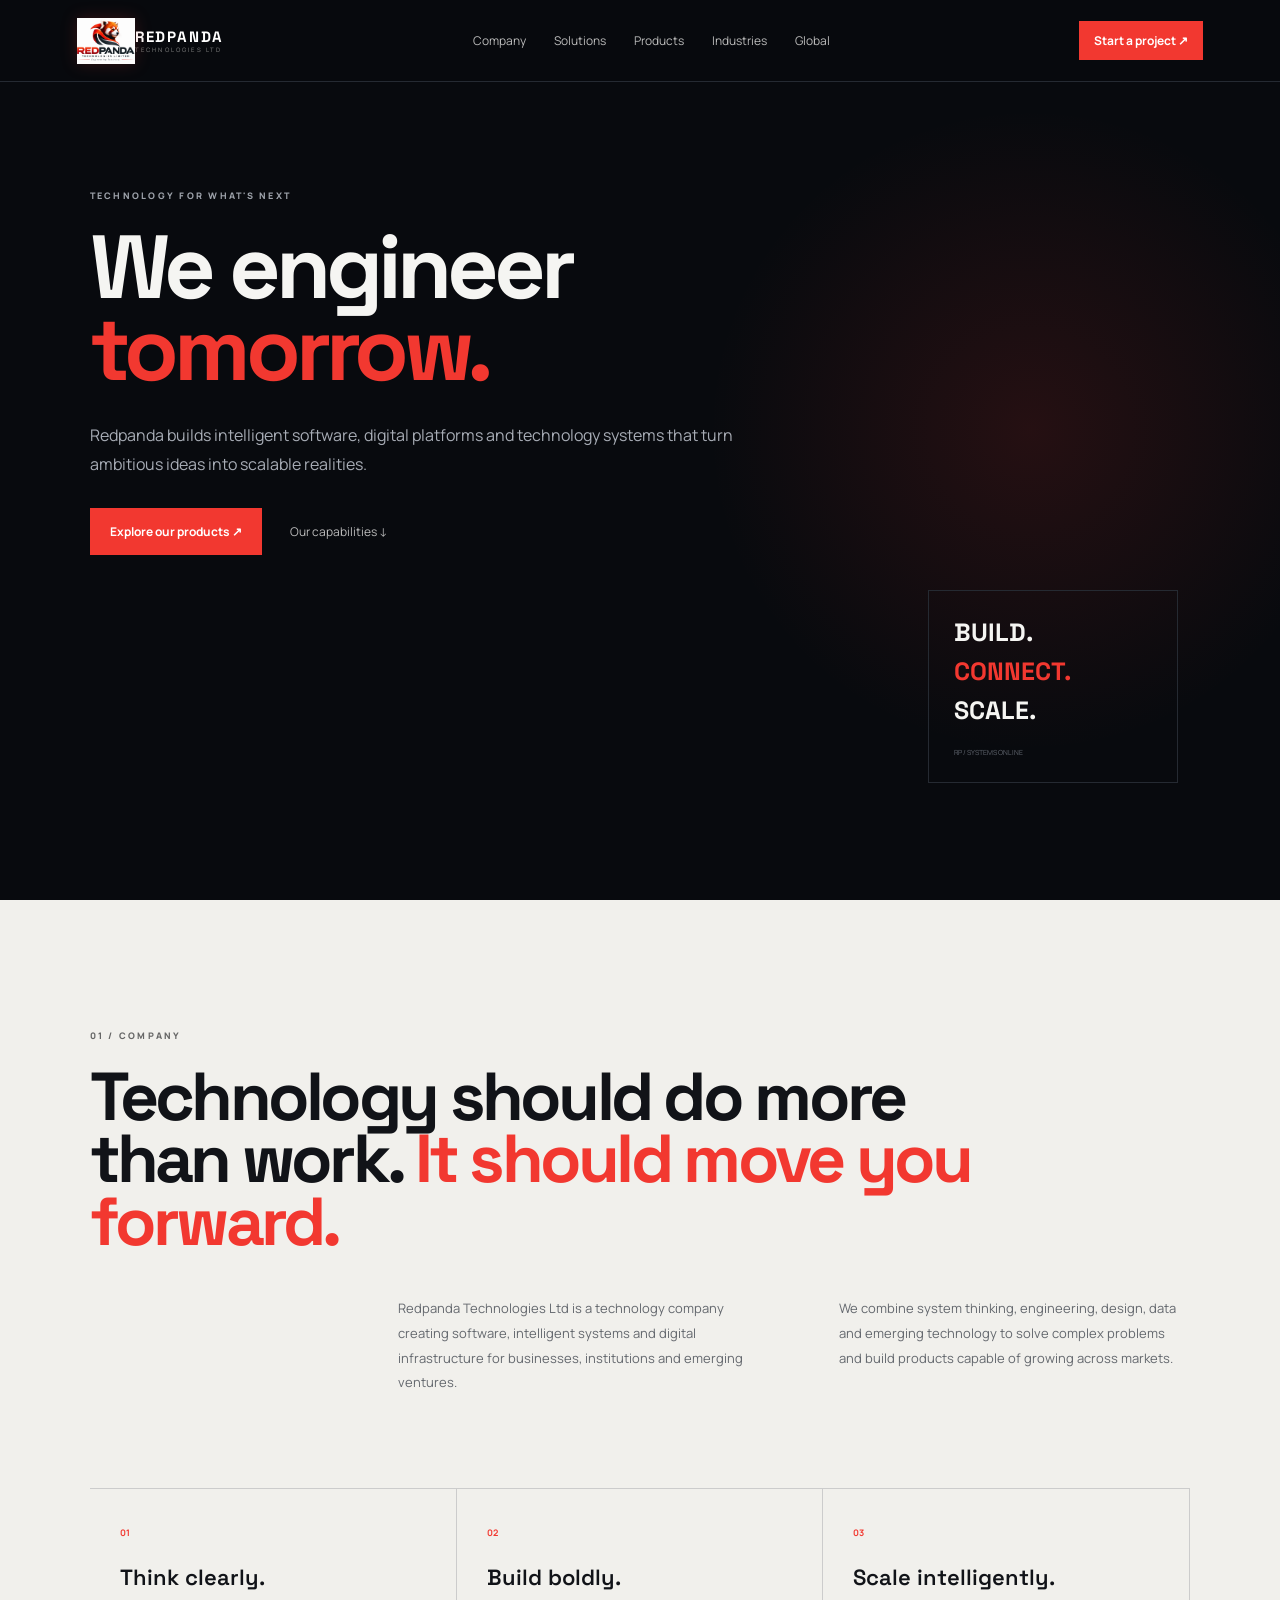
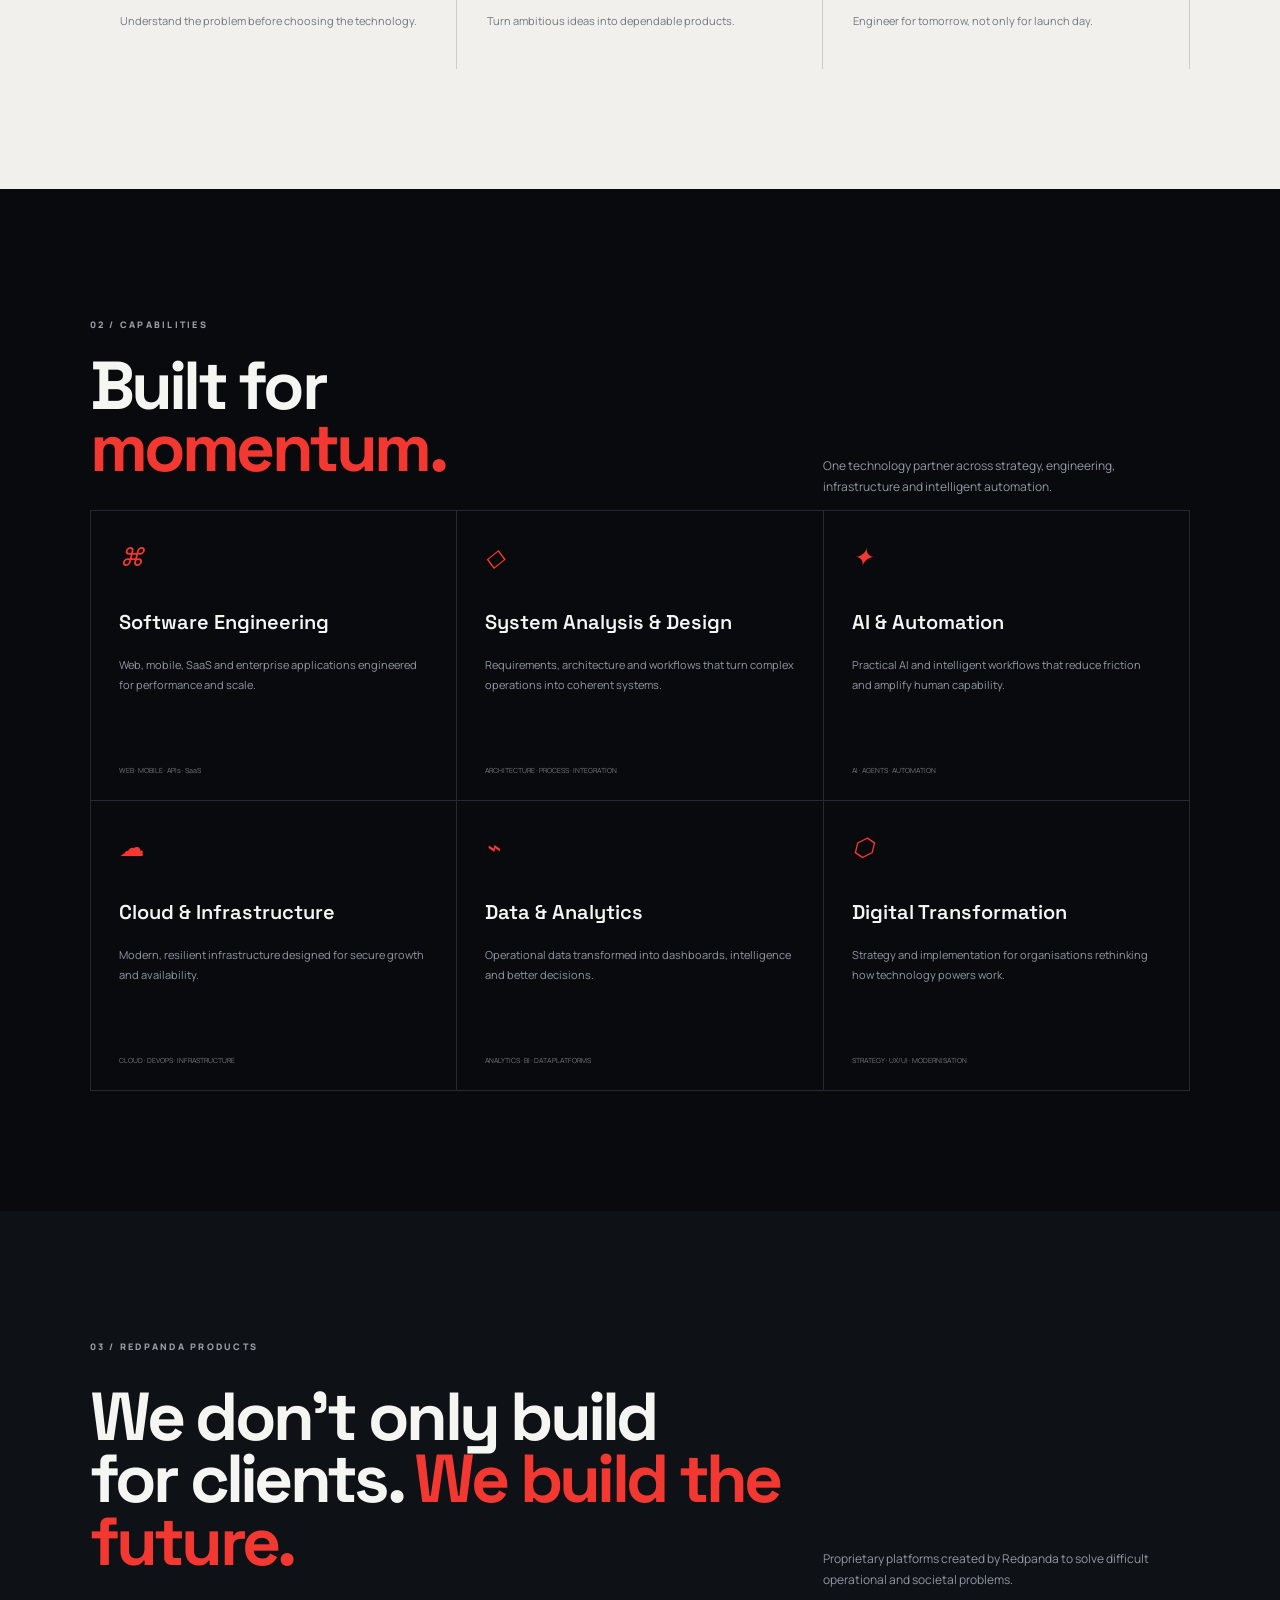
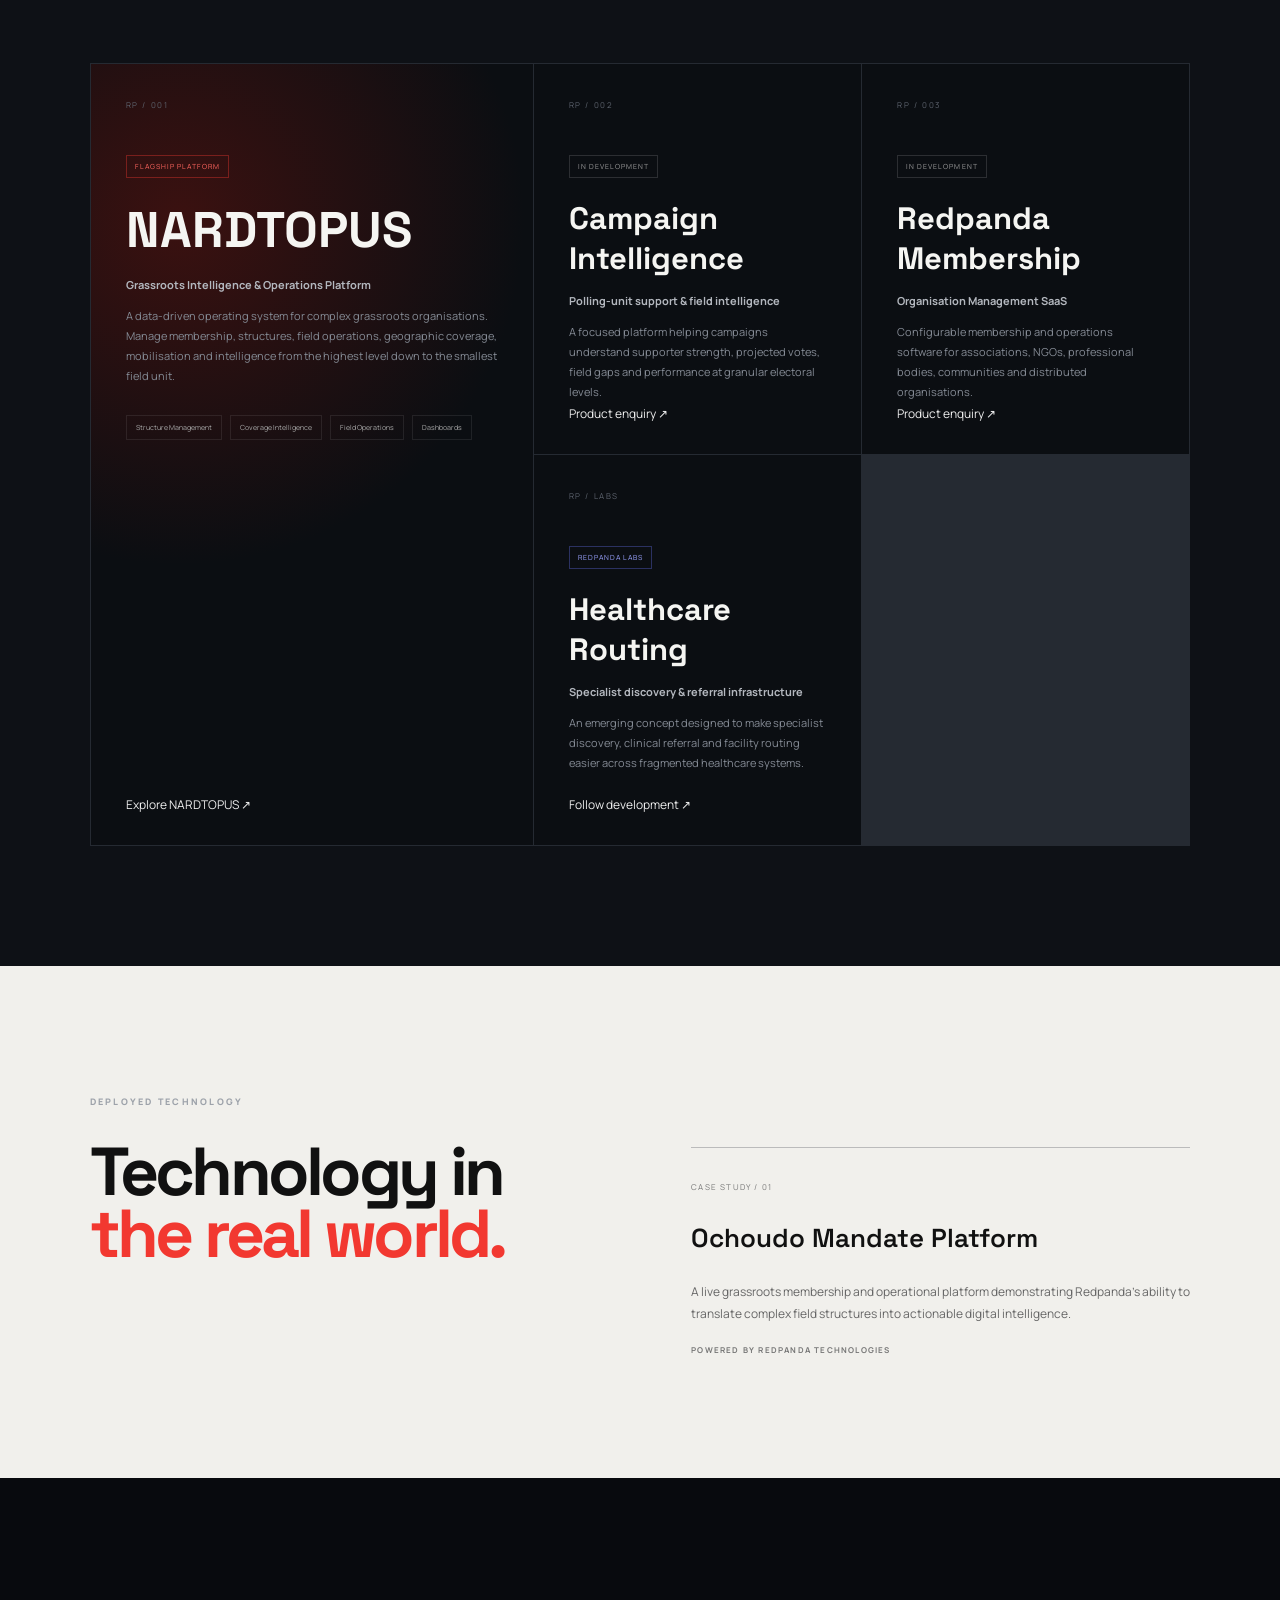
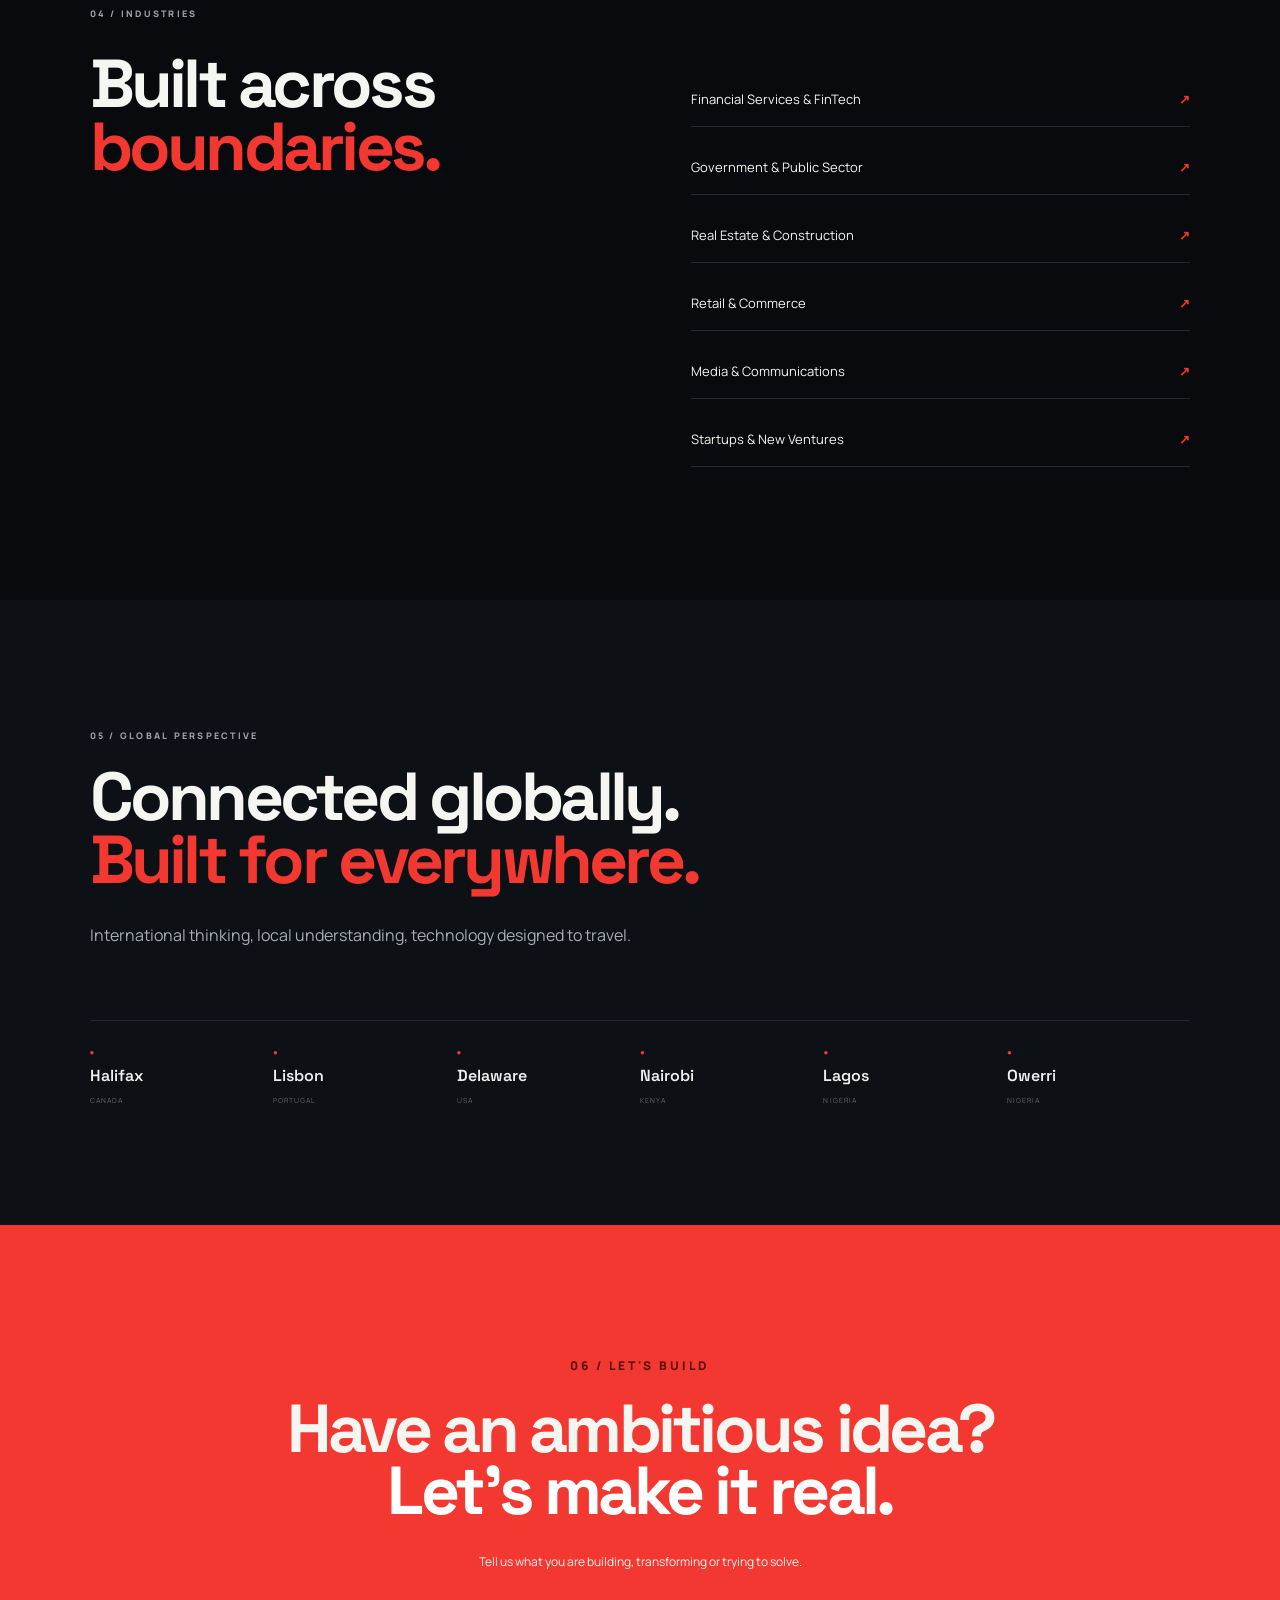
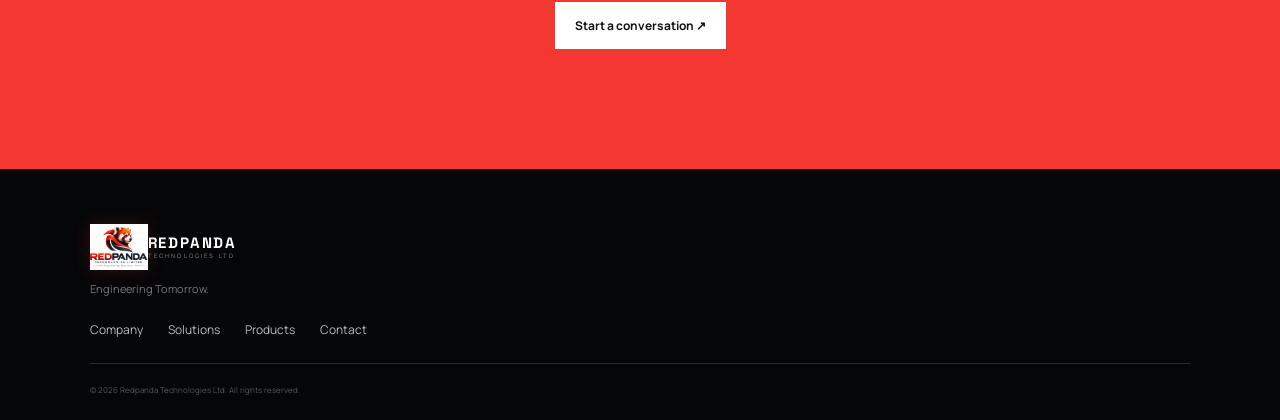
==== home.html @ d7c2916f "Add files via upload" ====
<!doctype html><html lang="en"><head><meta charset="utf-8"><meta name="viewport" content="width=device-width,initial-scale=1"><meta name="description" content="Redpanda Technologies Ltd builds intelligent software, digital platforms and technology systems."><title>Redpanda Technologies Ltd | Engineering Tomorrow</title><link rel="stylesheet" href="styles.css"></head><body>
<header><a class="brand" href="home.html"><img src="assets/redpanda-logo.png" alt="Redpanda"><span>REDPANDA<small>TECHNOLOGIES LTD</small></span></a><nav><a href="#company">Company</a><a href="#solutions">Solutions</a><a href="#products">Products</a><a href="#industries">Industries</a><a href="#global">Global</a></nav><a class="button small" href="#contact">Start a project ↗</a><button class="menu">☰</button></header>
<main>
<section class="hero"><div class="glow"></div><p class="tag">TECHNOLOGY FOR WHAT'S NEXT</p><h1>We engineer<br><em>tomorrow.</em></h1><p class="lead">Redpanda builds intelligent software, digital platforms and technology systems that turn ambitious ideas into scalable realities.</p><div class="actions"><a class="button" href="#products">Explore our products ↗</a><a href="#solutions">Our capabilities ↓</a></div><div class="hero-code"><b>BUILD.</b><b>CONNECT.</b><b>SCALE.</b><span>RP / SYSTEMS ONLINE</span></div></section>
<section class="light" id="company"><p class="tag">01 / COMPANY</p><h2>Technology should do more<br>than work. <em>It should move you forward.</em></h2><div class="twocol"><p>Redpanda Technologies Ltd is a technology company creating software, intelligent systems and digital infrastructure for businesses, institutions and emerging ventures.</p><p>We combine system thinking, engineering, design, data and emerging technology to solve complex problems and build products capable of growing across markets.</p></div><div class="values"><article><b>01</b><h3>Think clearly.</h3><p>Understand the problem before choosing the technology.</p></article><article><b>02</b><h3>Build boldly.</h3><p>Turn ambitious ideas into dependable products.</p></article><article><b>03</b><h3>Scale intelligently.</h3><p>Engineer for tomorrow, not only for launch day.</p></article></div></section>
<section id="solutions"><div class="heading"><div><p class="tag">02 / CAPABILITIES</p><h2>Built for<br><em>momentum.</em></h2></div><p>One technology partner across strategy, engineering, infrastructure and intelligent automation.</p></div><div class="cards"><article><i>⌘</i><h3>Software Engineering</h3><p>Web, mobile, SaaS and enterprise applications engineered for performance and scale.</p><small>WEB · MOBILE · APIs · SaaS</small></article><article><i>◇</i><h3>System Analysis & Design</h3><p>Requirements, architecture and workflows that turn complex operations into coherent systems.</p><small>ARCHITECTURE · PROCESS · INTEGRATION</small></article><article><i>✦</i><h3>AI & Automation</h3><p>Practical AI and intelligent workflows that reduce friction and amplify human capability.</p><small>AI · AGENTS · AUTOMATION</small></article><article><i>☁</i><h3>Cloud & Infrastructure</h3><p>Modern, resilient infrastructure designed for secure growth and availability.</p><small>CLOUD · DEVOPS · INFRASTRUCTURE</small></article><article><i>⌁</i><h3>Data & Analytics</h3><p>Operational data transformed into dashboards, intelligence and better decisions.</p><small>ANALYTICS · BI · DATA PLATFORMS</small></article><article><i>⬡</i><h3>Digital Transformation</h3><p>Strategy and implementation for organisations rethinking how technology powers work.</p><small>STRATEGY · UX/UI · MODERNISATION</small></article></div></section>
<section class="products" id="products"><p class="tag">03 / REDPANDA PRODUCTS</p><div class="heading"><h2>We don't only build<br>for clients. <em>We build the future.</em></h2><p>Proprietary platforms created by Redpanda to solve difficult operational and societal problems.</p></div><div class="product-grid">
<article class="featured"><div class="product-no">RP / 001</div><span class="badge">FLAGSHIP PLATFORM</span><h3>NARDTOPUS</h3><h4>Grassroots Intelligence & Operations Platform</h4><p>A data-driven operating system for complex grassroots organisations. Manage membership, structures, field operations, geographic coverage, mobilisation and intelligence from the highest level down to the smallest field unit.</p><div class="chips"><span>Structure Management</span><span>Coverage Intelligence</span><span>Field Operations</span><span>Dashboards</span></div><a href="#contact">Explore NARDTOPUS ↗</a></article>
<article><div class="product-no">RP / 002</div><span class="badge dev">IN DEVELOPMENT</span><h3>Campaign Intelligence</h3><h4>Polling-unit support & field intelligence</h4><p>A focused platform helping campaigns understand supporter strength, projected votes, field gaps and performance at granular electoral levels.</p><a href="#contact">Product enquiry ↗</a></article>
<article><div class="product-no">RP / 003</div><span class="badge dev">IN DEVELOPMENT</span><h3>Redpanda Membership</h3><h4>Organisation Management SaaS</h4><p>Configurable membership and operations software for associations, NGOs, professional bodies, communities and distributed organisations.</p><a href="#contact">Product enquiry ↗</a></article>
<article><div class="product-no">RP / LABS</div><span class="badge labs">REDPANDA LABS</span><h3>Healthcare Routing</h3><h4>Specialist discovery & referral infrastructure</h4><p>An emerging concept designed to make specialist discovery, clinical referral and facility routing easier across fragmented healthcare systems.</p><a href="#contact">Follow development ↗</a></article></div></section>
<section class="case"><p class="tag">DEPLOYED TECHNOLOGY</p><div><h2>Technology in<br><em>the real world.</em></h2><article><span>CASE STUDY / 01</span><h3>Ochoudo Mandate Platform</h3><p>A live grassroots membership and operational platform demonstrating Redpanda's ability to translate complex field structures into actionable digital intelligence.</p><b>POWERED BY REDPANDA TECHNOLOGIES</b></article></div></section>
<section id="industries"><p class="tag">04 / INDUSTRIES</p><div class="industry"><h2>Built across<br><em>boundaries.</em></h2><div><p>Financial Services & FinTech <b>↗</b></p><p>Government & Public Sector <b>↗</b></p><p>Real Estate & Construction <b>↗</b></p><p>Retail & Commerce <b>↗</b></p><p>Media & Communications <b>↗</b></p><p>Startups & New Ventures <b>↗</b></p></div></div></section>
<section class="global" id="global"><p class="tag">05 / GLOBAL PERSPECTIVE</p><h2>Connected globally.<br><em>Built for everywhere.</em></h2><p class="lead">International thinking, local understanding, technology designed to travel.</p><div class="locations"><span>● <b>Halifax</b><small>CANADA</small></span><span>● <b>Lisbon</b><small>PORTUGAL</small></span><span>● <b>Delaware</b><small>USA</small></span><span>● <b>Nairobi</b><small>KENYA</small></span><span>● <b>Lagos</b><small>NIGERIA</small></span><span>● <b>Owerri</b><small>NIGERIA</small></span></div></section>
<section class="contact" id="contact"><p class="tag">06 / LET'S BUILD</p><h2>Have an ambitious idea?<br><em>Let's make it real.</em></h2><p>Tell us what you are building, transforming or trying to solve.</p><a class="button white" href="mailto:hello@redpandatechnologies.com">Start a conversation ↗</a></section></main>
<footer><div class="brand"><img src="assets/redpanda-logo.png"><span>REDPANDA<small>TECHNOLOGIES LTD</small></span></div><p>Engineering Tomorrow.</p><div><a href="#company">Company</a><a href="#solutions">Solutions</a><a href="#products">Products</a><a href="#contact">Contact</a></div><small>© <span id="year"></span> Redpanda Technologies Ltd. All rights reserved.</small></footer><script src="script.js"></script></body></html>
---- styles.css ----
@import url("https://fonts.googleapis.com/css2?family=Manrope:wght@400;500;600;700;800&family=Space+Grotesk:wght@500;600;700&display=swap");*{box-sizing:border-box}html{scroll-behavior:smooth}body{margin:0;background:#080a0e;color:#f5f5f2;font-family:Manrope,Arial;overflow-x:hidden}:root{--red:#f23830;--muted:#9298a3;--line:#252a32}header{height:82px;padding:0 6vw;display:flex;align-items:center;justify-content:space-between;position:fixed;z-index:20;width:100%;background:#080a0ee8;backdrop-filter:blur(14px);border-bottom:1px solid var(--line)}.brand{display:flex;align-items:center;text-decoration:none;color:white}.brand img{width:58px;height:46px;object-fit:cover;object-position:top;filter:drop-shadow(0 0 8px #f2383030)}.brand span{font:700 15px "Space Grotesk";letter-spacing:.12em}.brand small{display:block;color:#888;font:6px Manrope;letter-spacing:.36em}.brand+nav{display:flex;gap:28px}a{color:#bbb;text-decoration:none;font-size:12px}.button{display:inline-block;background:var(--red);color:white;padding:15px 20px;font-weight:700}.button.small{padding:11px 15px}.menu{display:none}.hero,section{padding:120px 7vw}.hero{min-height:100vh;padding-top:180px;position:relative;overflow:hidden}.glow{position:absolute;width:700px;height:700px;background:radial-gradient(circle,#f2383020,transparent 65%);right:-100px;top:80px}.tag{font-size:9px;letter-spacing:.25em;color:#9da2aa;font-weight:800}.hero h1,h2{font:700 clamp(50px,7vw,105px)/.92 "Space Grotesk";letter-spacing:-.055em;margin:24px 0 30px}.hero h1 em,h2 em{color:var(--red);font-style:normal}.lead{max-width:650px;color:#a7acb5;line-height:1.8}.actions{display:flex;gap:28px;align-items:center;margin-top:30px}.hero-code{position:absolute;right:8vw;bottom:13%;border:1px solid var(--line);padding:25px;display:grid;gap:7px;min-width:250px}.hero-code b{font:700 25px "Space Grotesk"}.hero-code b:nth-child(2){color:var(--red)}.hero-code span{font-size:7px;color:#60656e;margin-top:15px}.light{background:#f1f0ec;color:#111318}.light .tag{color:#666}.light h2,.heading h2,.industry h2,.global h2,.contact h2,.case h2{font-size:clamp(40px,5.3vw,75px)}.twocol{display:grid;grid-template-columns:1fr 1fr;gap:7vw;margin-left:28%;color:#64686e;line-height:1.9;font-size:13px}.values{display:grid;grid-template-columns:repeat(3,1fr);margin-top:80px;border-top:1px solid #ccc}.values article{padding:30px;border-right:1px solid #ccc}.values b{color:var(--red);font-size:9px}.values h3{font:600 22px "Space Grotesk"}.values p{font-size:11px;color:#74787e}.heading{display:grid;grid-template-columns:2fr 1fr;align-items:end}.heading>p{color:var(--muted);font-size:12px;line-height:1.8}.cards{display:grid;grid-template-columns:repeat(3,1fr);border-top:1px solid var(--line);border-left:1px solid var(--line)}.cards article{min-height:290px;padding:28px;border-right:1px solid var(--line);border-bottom:1px solid var(--line);position:relative}.cards i{color:var(--red);font-size:25px}.cards h3{font:600 20px "Space Grotesk";margin-top:35px}.cards p{font-size:11px;color:var(--muted);line-height:1.8}.cards small{position:absolute;bottom:25px;font-size:7px;color:#777}.products{background:#0e1116}.product-grid{display:grid;grid-template-columns:1.35fr 1fr 1fr;gap:1px;background:var(--line);margin-top:60px;border:1px solid var(--line)}.product-grid article{background:#0b0e12;padding:35px;min-height:390px;position:relative}.product-grid .featured{grid-row:span 2;min-height:780px;background:radial-gradient(circle at 20% 20%,#3b1110,#0b0e12 48%)}.product-no{font-size:8px;color:#5f6570;letter-spacing:.2em}.badge{display:inline-block;margin-top:45px;border:1px solid #f2383060;color:#ff665f;padding:6px 8px;font-size:7px;letter-spacing:.15em}.badge.dev{border-color:#ffffff22;color:#999}.badge.labs{border-color:#6c7aff55;color:#9aa3ff}.product-grid h3{font:700 31px "Space Grotesk";margin:20px 0 5px}.featured h3{font-size:50px}.product-grid h4{font-size:11px;color:#b3b7be}.product-grid p{font-size:11px;line-height:1.8;color:#858b95}.product-grid a{position:absolute;bottom:32px;color:#eee}.chips{display:flex;flex-wrap:wrap;gap:8px;margin-top:30px}.chips span{border:1px solid #ffffff15;padding:7px 9px;font-size:7px;color:#aaa}.case{background:#f1f0ec;color:#111}.case>div{display:grid;grid-template-columns:1fr 1fr;gap:8vw}.case article{margin-top:30px;border-top:1px solid #bbb;padding-top:25px}.case article span,.case article b{font-size:8px;letter-spacing:.15em;color:#777}.case article h3{font:600 26px "Space Grotesk"}.case article p{font-size:12px;line-height:1.8;color:#666}.industry{display:grid;grid-template-columns:1fr 1fr;gap:8vw}.industry div{padding-top:30px}.industry div p{border-bottom:1px solid var(--line);padding:18px 0;font-size:13px}.industry b{float:right;color:var(--red)}.global{background:#0d1015}.locations{display:grid;grid-template-columns:repeat(6,1fr);margin-top:70px;border-top:1px solid var(--line);padding-top:25px}.locations span{color:var(--red);font-size:8px}.locations b{display:block;color:#eee;font:600 16px "Space Grotesk";margin:8px 0}.locations small{color:#666;font-size:7px;letter-spacing:.15em}.contact{text-align:center;background:var(--red)}.contact .tag{color:#57110e}.contact h2 em{color:white}.contact p{font-size:12px}.white{background:white;color:#111;margin-top:20px}footer{padding:55px 7vw 25px;background:#050608}footer p{font-size:11px;color:#777}footer>div:nth-of-type(2){display:flex;gap:25px;margin:25px 0}footer>small{display:block;border-top:1px solid var(--line);padding-top:20px;color:#555;font-size:8px}@media(max-width:900px){header nav,header>.button{display:none}.menu{display:block;background:none;border:0;color:white;font-size:22px}.heading,.industry,.case>div{grid-template-columns:1fr}.cards{grid-template-columns:1fr 1fr}.product-grid{grid-template-columns:1fr 1fr}.product-grid .featured{grid-column:span 2;grid-row:auto;min-height:550px}.locations{grid-template-columns:repeat(3,1fr)}}@media(max-width:600px){.hero,section{padding:90px 6vw}.hero{padding-top:145px}.hero-code{position:relative;right:auto;bottom:auto;margin-top:60px}.twocol{grid-template-columns:1fr;margin-left:0}.values,.cards,.product-grid{grid-template-columns:1fr}.product-grid .featured{grid-column:auto}.product-grid article,.product-grid .featured{min-height:430px}.locations{grid-template-columns:repeat(2,1fr)}.actions{align-items:flex-start;flex-direction:column}}
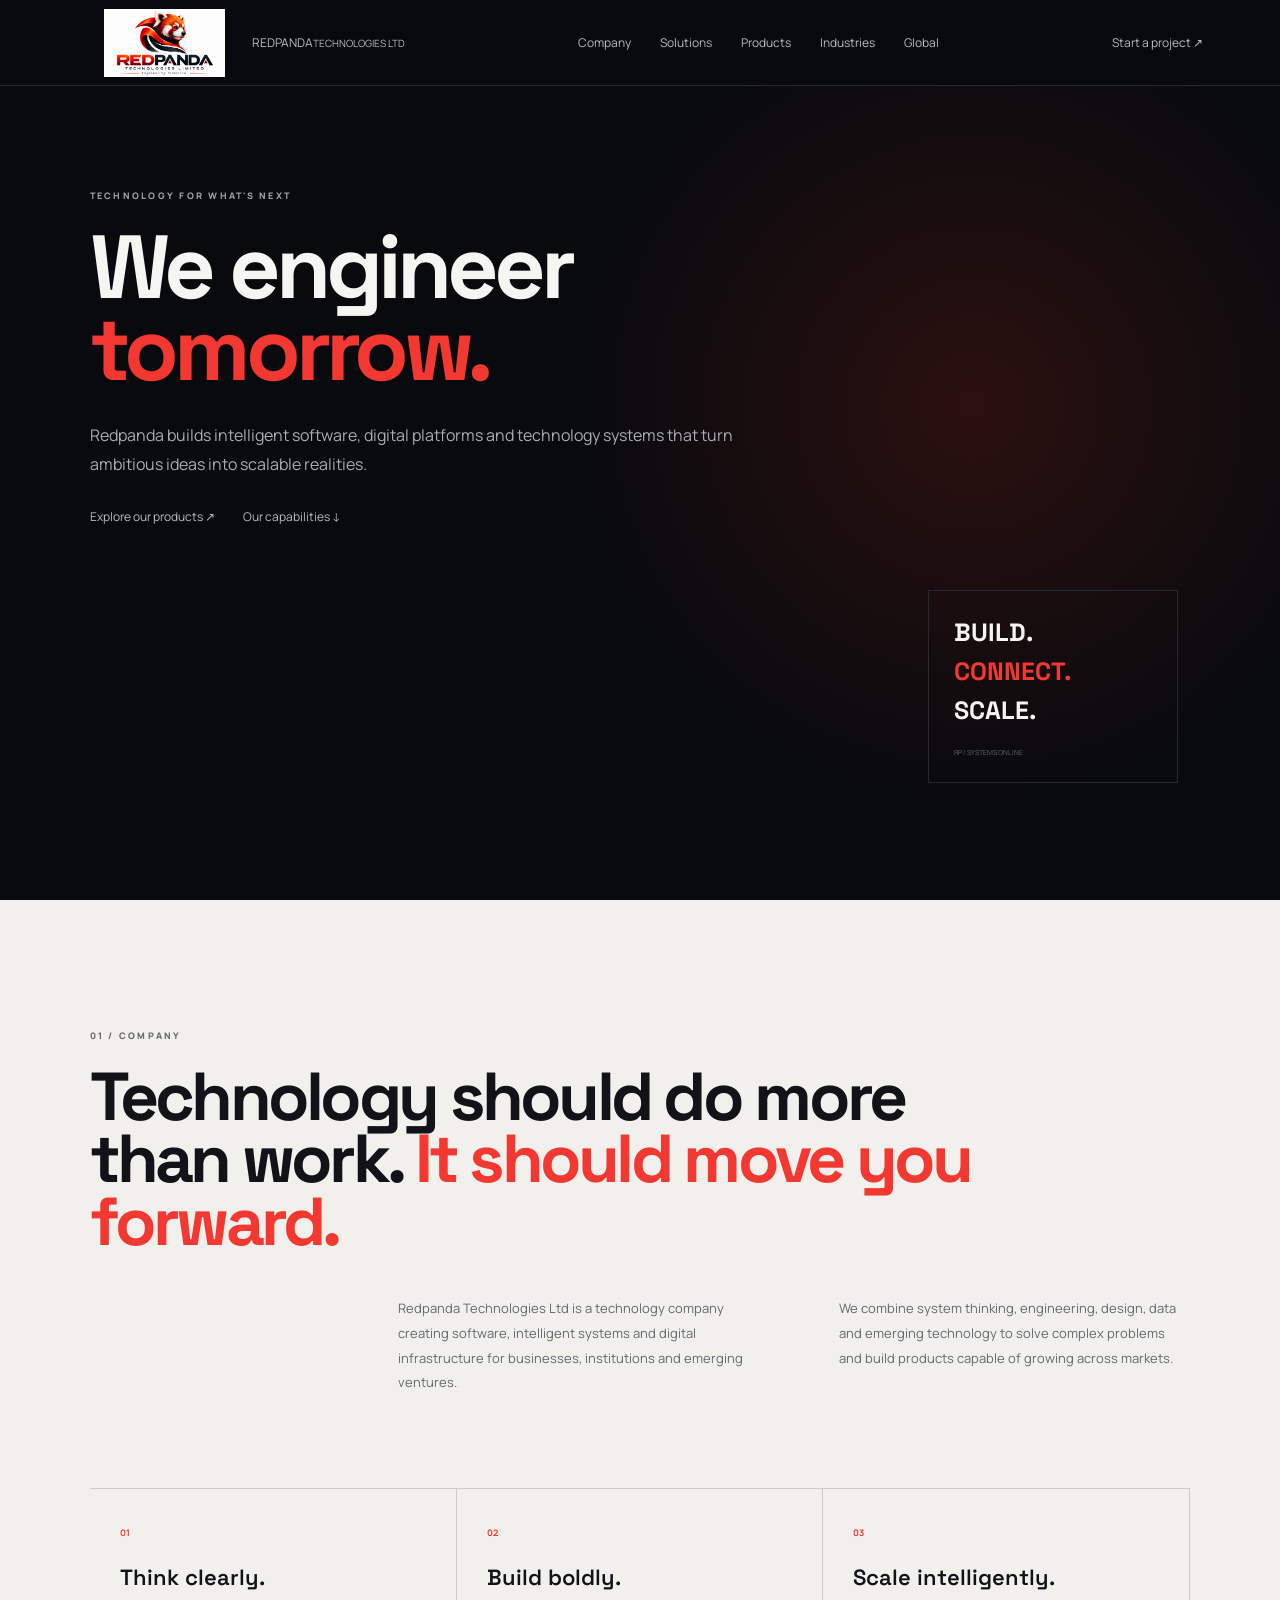
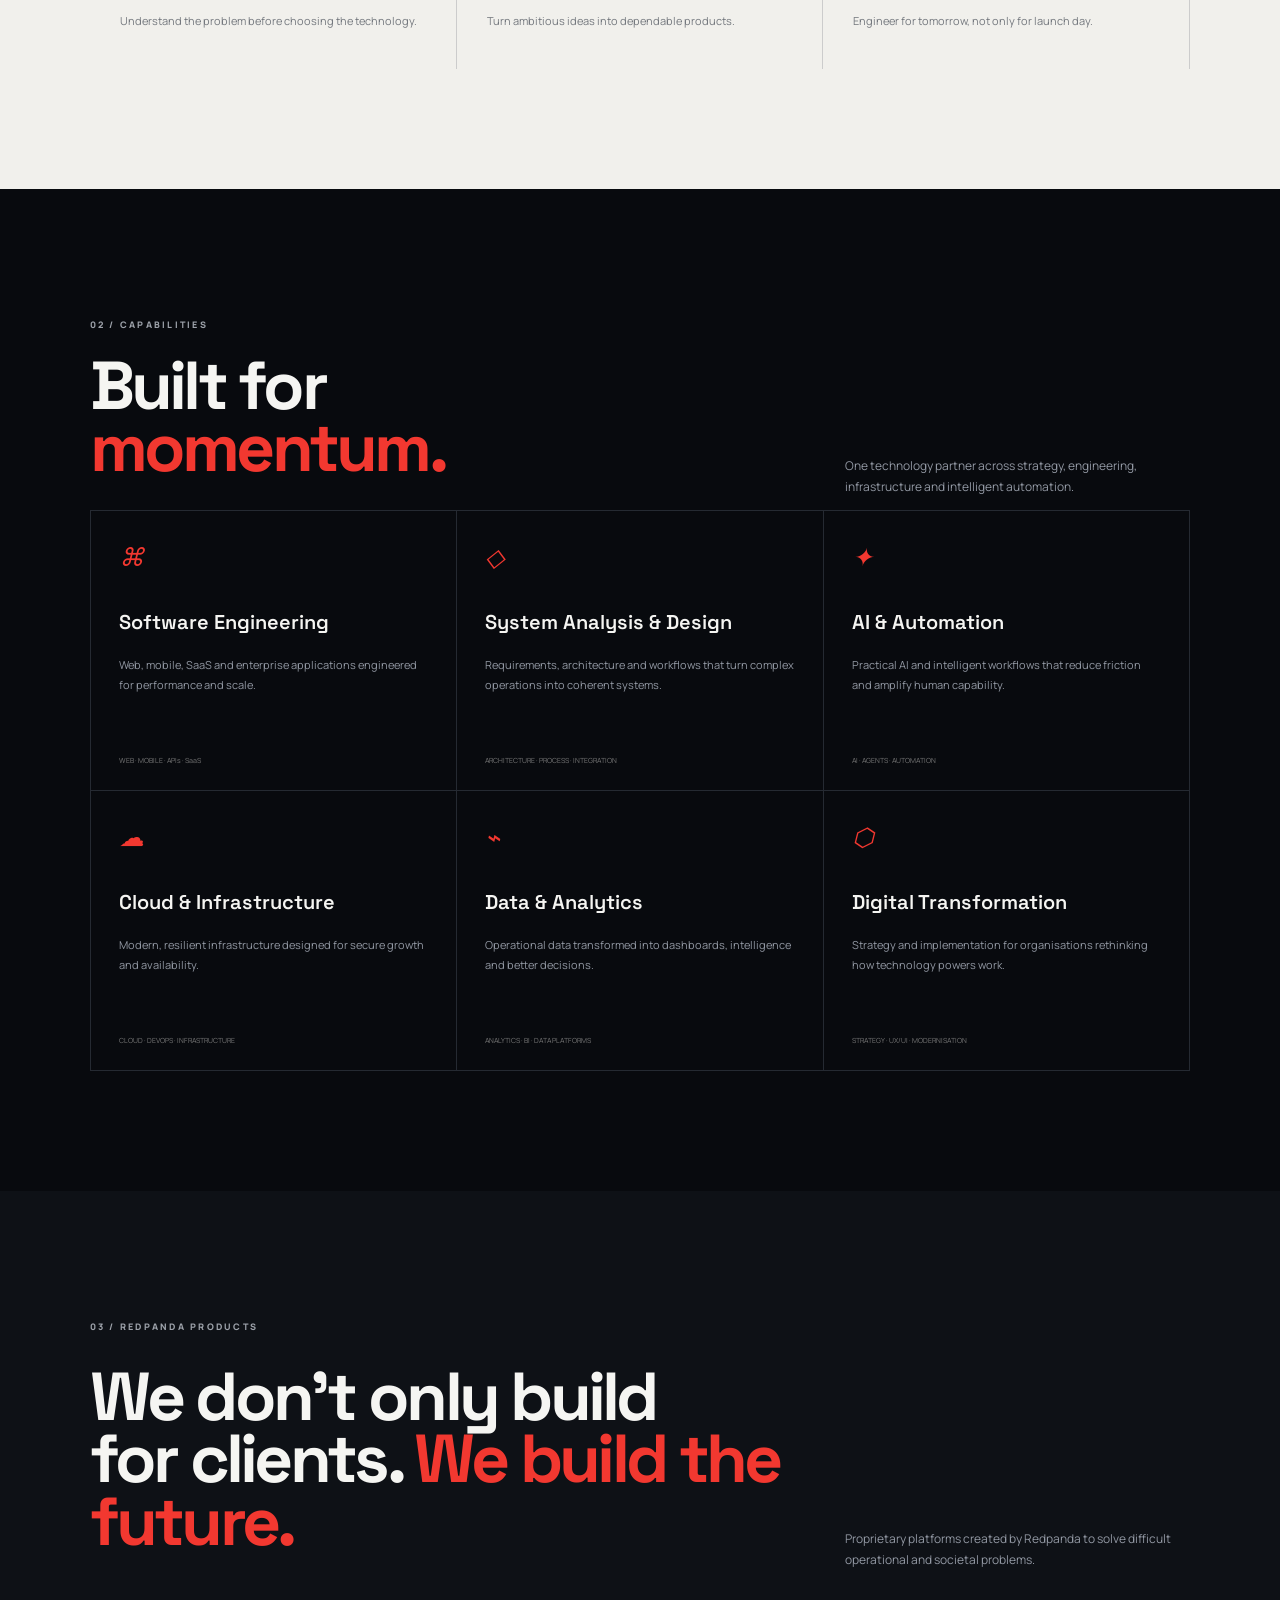
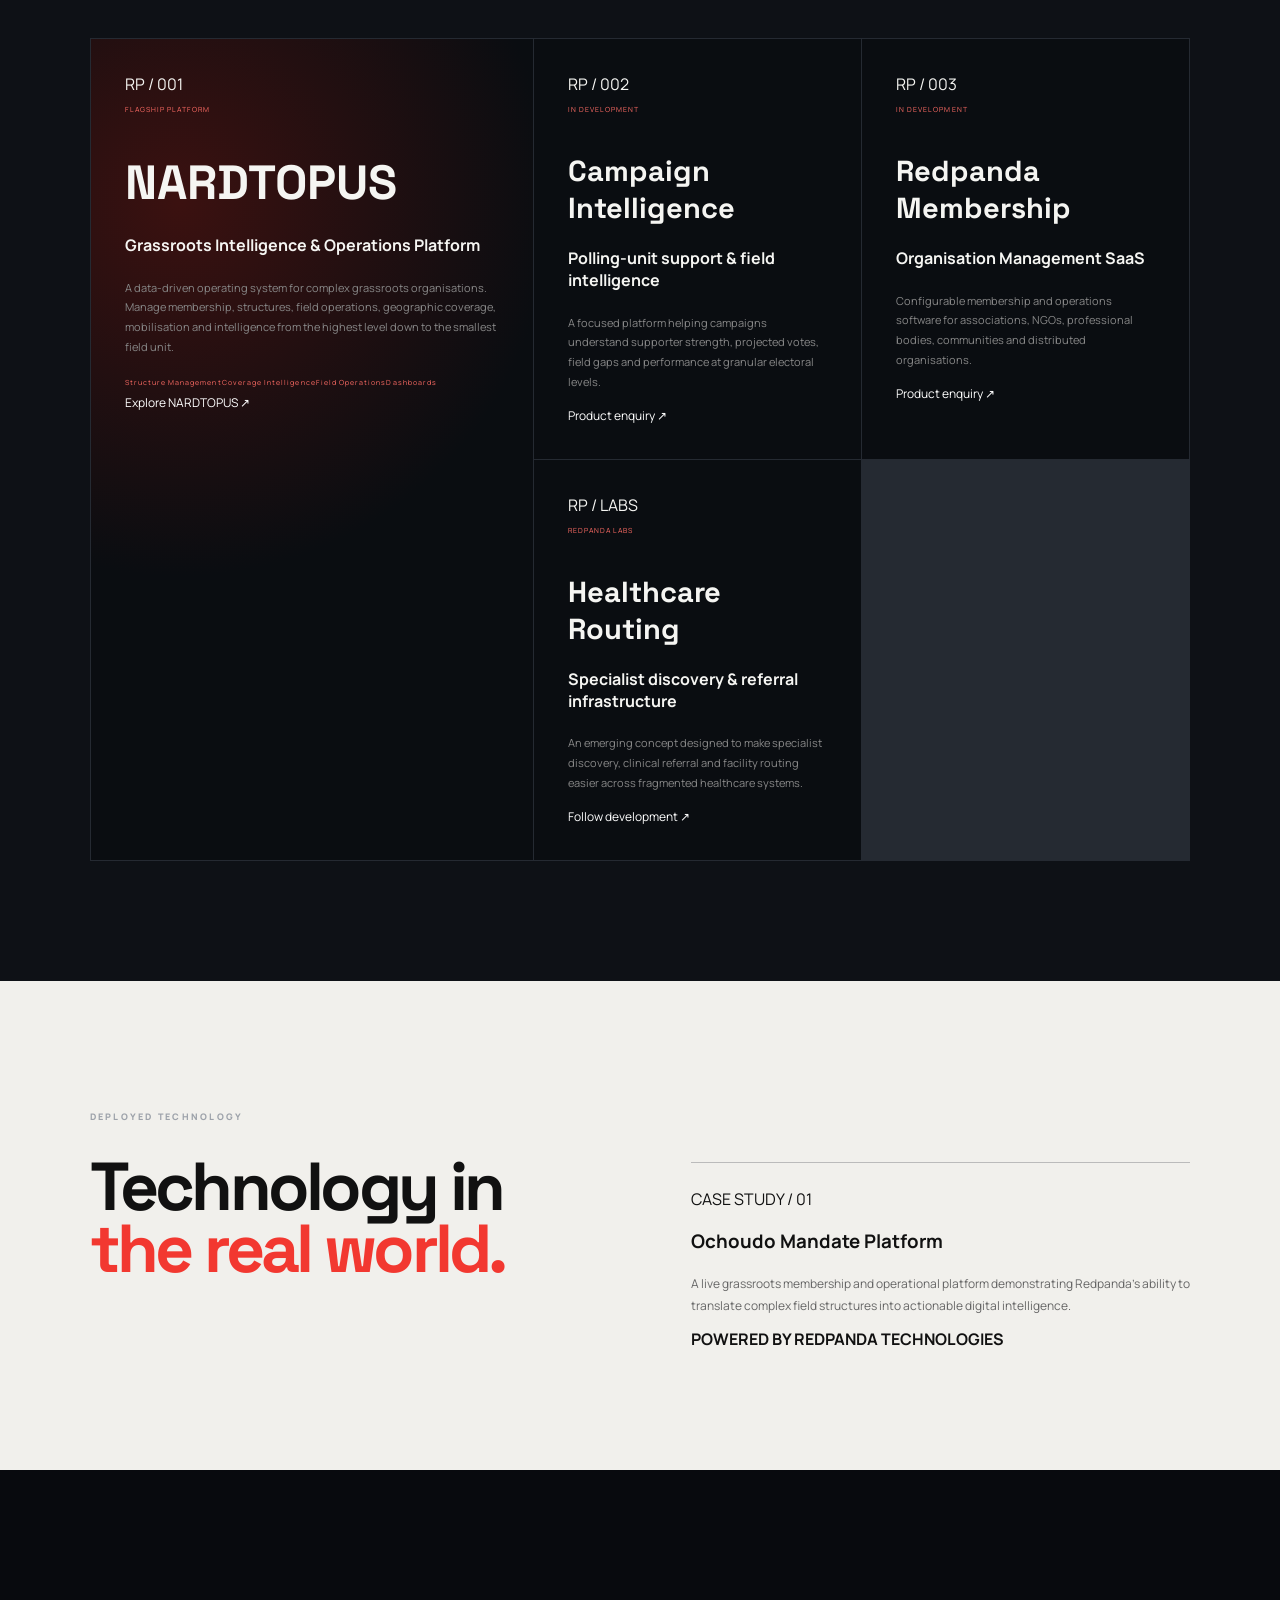
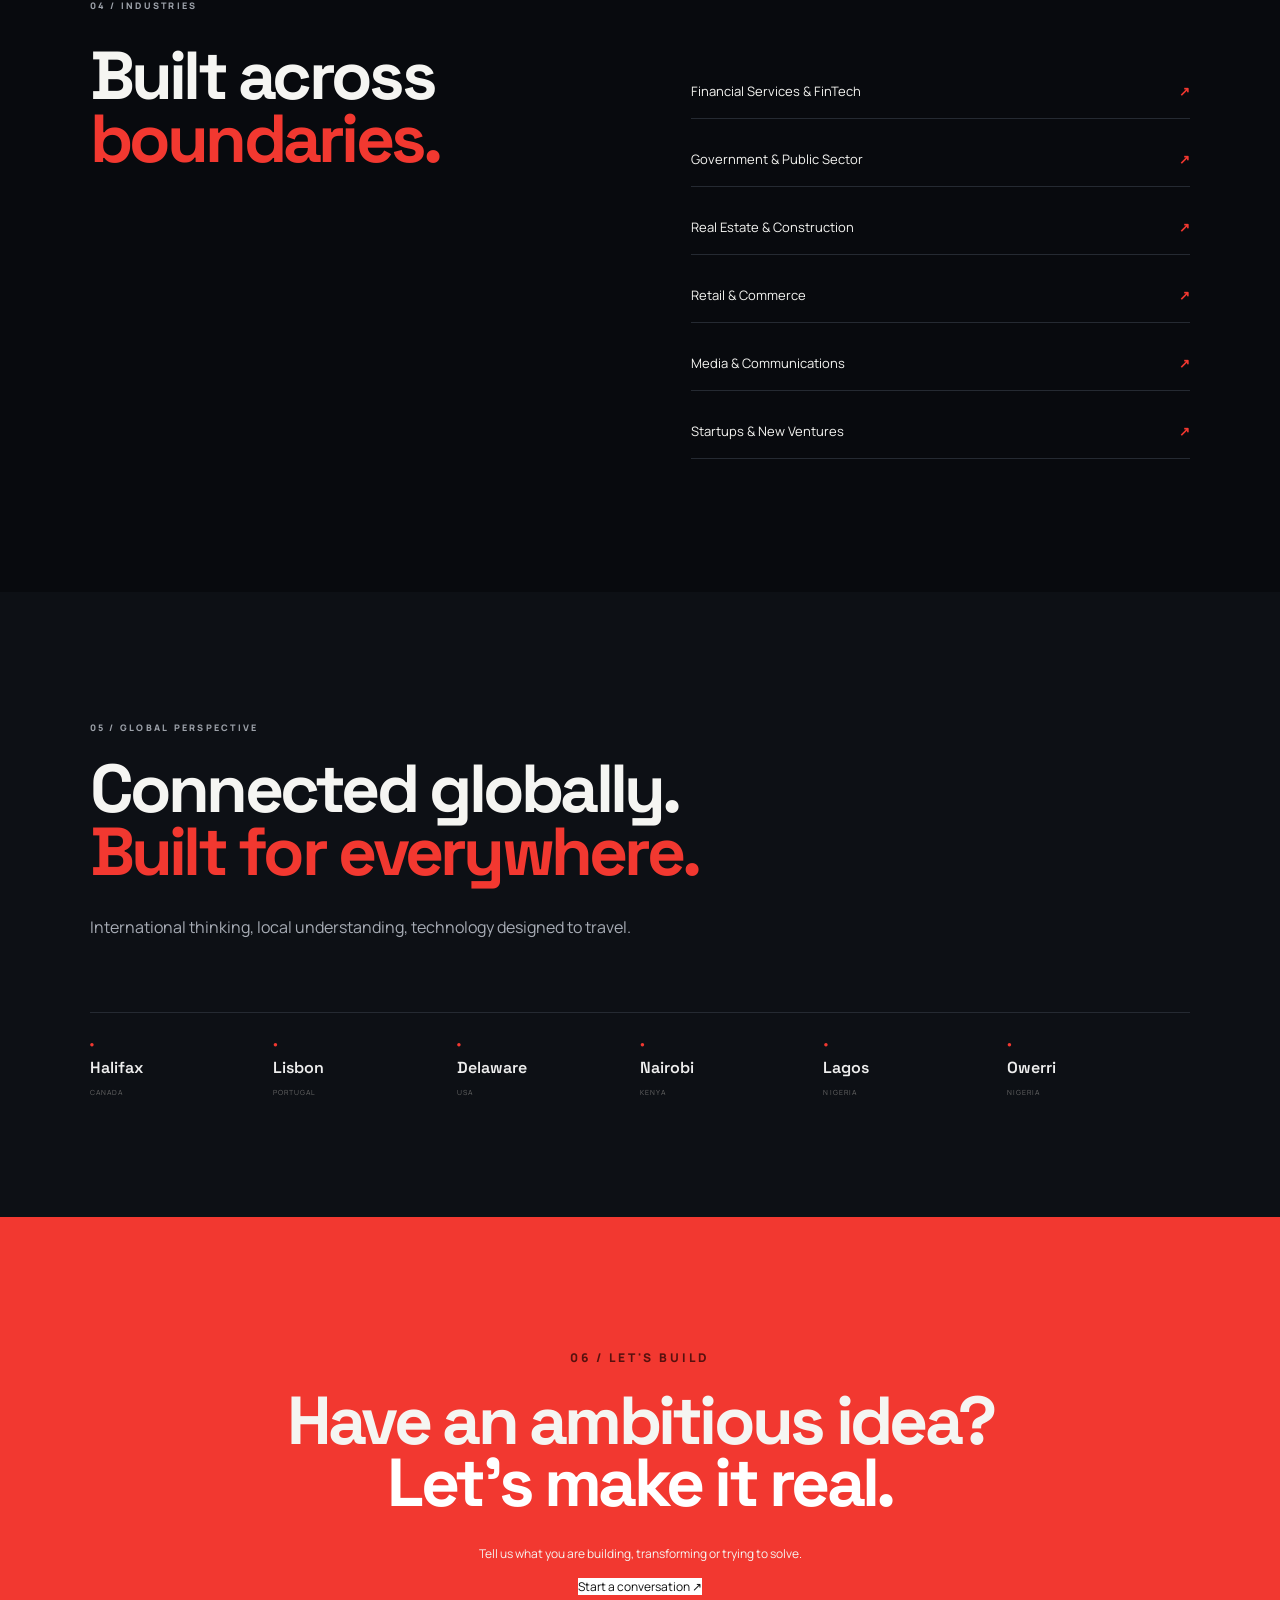
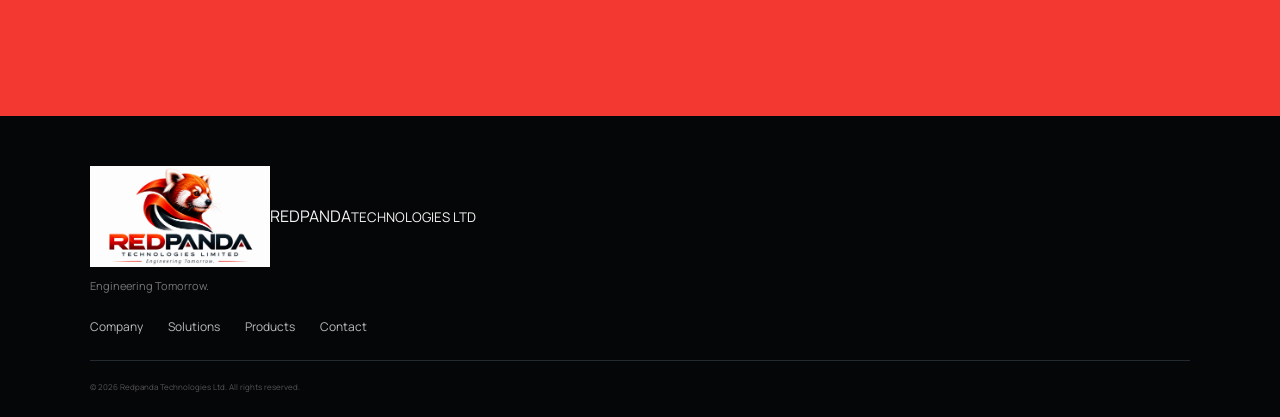
==== commit 55967cee: "Add files via upload" ====
--- a/home.html
+++ b/home.html
@@ -1,4 +1,4 @@
-<!doctype html><html lang="en"><head><meta charset="utf-8"><meta name="viewport" content="width=device-width,initial-scale=1"><meta name="description" content="Redpanda Technologies Ltd builds intelligent software, digital platforms and technology systems."><title>Redpanda Technologies Ltd | Engineering Tomorrow</title><link rel="stylesheet" href="styles.css"></head><body>
+<!doctype html><html lang="en"><head><meta charset="utf-8"><meta name="viewport" content="width=device-width,initial-scale=1"><meta name="description" content="Redpanda Technologies Ltd builds intelligent software, digital platforms and technology systems."><title>Redpanda Technologies Ltd | Engineering Tomorrow</title><link rel="stylesheet" href="styles.css"><link rel="icon" href="assets/favicon.ico"><link rel="apple-touch-icon" href="assets/apple-touch-icon.png"></head><body>
 <header><a class="brand" href="home.html"><img src="assets/redpanda-logo.png" alt="Redpanda"><span>REDPANDA<small>TECHNOLOGIES LTD</small></span></a><nav><a href="#company">Company</a><a href="#solutions">Solutions</a><a href="#products">Products</a><a href="#industries">Industries</a><a href="#global">Global</a></nav><a class="button small" href="#contact">Start a project ↗</a><button class="menu">☰</button></header>
 <main>
 <section class="hero"><div class="glow"></div><p class="tag">TECHNOLOGY FOR WHAT'S NEXT</p><h1>We engineer<br><em>tomorrow.</em></h1><p class="lead">Redpanda builds intelligent software, digital platforms and technology systems that turn ambitious ideas into scalable realities.</p><div class="actions"><a class="button" href="#products">Explore our products ↗</a><a href="#solutions">Our capabilities ↓</a></div><div class="hero-code"><b>BUILD.</b><b>CONNECT.</b><b>SCALE.</b><span>RP / SYSTEMS ONLINE</span></div></section>
--- a/styles.css
+++ b/styles.css
@@ -1 +1,15 @@
-@import url("https://fonts.googleapis.com/css2?family=Manrope:wght@400;500;600;700;800&family=Space+Grotesk:wght@500;600;700&display=swap");*{box-sizing:border-box}html{scroll-behavior:smooth}body{margin:0;background:#080a0e;color:#f5f5f2;font-family:Manrope,Arial;overflow-x:hidden}:root{--red:#f23830;--muted:#9298a3;--line:#252a32}header{height:82px;padding:0 6vw;display:flex;align-items:center;justify-content:space-between;position:fixed;z-index:20;width:100%;background:#080a0ee8;backdrop-filter:blur(14px);border-bottom:1px solid var(--line)}.brand{display:flex;align-items:center;text-decoration:none;color:white}.brand img{width:58px;height:46px;object-fit:cover;object-position:top;filter:drop-shadow(0 0 8px #f2383030)}.brand span{font:700 15px "Space Grotesk";letter-spacing:.12em}.brand small{display:block;color:#888;font:6px Manrope;letter-spacing:.36em}.brand+nav{display:flex;gap:28px}a{color:#bbb;text-decoration:none;font-size:12px}.button{display:inline-block;background:var(--red);color:white;padding:15px 20px;font-weight:700}.button.small{padding:11px 15px}.menu{display:none}.hero,section{padding:120px 7vw}.hero{min-height:100vh;padding-top:180px;position:relative;overflow:hidden}.glow{position:absolute;width:700px;height:700px;background:radial-gradient(circle,#f2383020,transparent 65%);right:-100px;top:80px}.tag{font-size:9px;letter-spacing:.25em;color:#9da2aa;font-weight:800}.hero h1,h2{font:700 clamp(50px,7vw,105px)/.92 "Space Grotesk";letter-spacing:-.055em;margin:24px 0 30px}.hero h1 em,h2 em{color:var(--red);font-style:normal}.lead{max-width:650px;color:#a7acb5;line-height:1.8}.actions{display:flex;gap:28px;align-items:center;margin-top:30px}.hero-code{position:absolute;right:8vw;bottom:13%;border:1px solid var(--line);padding:25px;display:grid;gap:7px;min-width:250px}.hero-code b{font:700 25px "Space Grotesk"}.hero-code b:nth-child(2){color:var(--red)}.hero-code span{font-size:7px;color:#60656e;margin-top:15px}.light{background:#f1f0ec;color:#111318}.light .tag{color:#666}.light h2,.heading h2,.industry h2,.global h2,.contact h2,.case h2{font-size:clamp(40px,5.3vw,75px)}.twocol{display:grid;grid-template-columns:1fr 1fr;gap:7vw;margin-left:28%;color:#64686e;line-height:1.9;font-size:13px}.values{display:grid;grid-template-columns:repeat(3,1fr);margin-top:80px;border-top:1px solid #ccc}.values article{padding:30px;border-right:1px solid #ccc}.values b{color:var(--red);font-size:9px}.values h3{font:600 22px "Space Grotesk"}.values p{font-size:11px;color:#74787e}.heading{display:grid;grid-template-columns:2fr 1fr;align-items:end}.heading>p{color:var(--muted);font-size:12px;line-height:1.8}.cards{display:grid;grid-template-columns:repeat(3,1fr);border-top:1px solid var(--line);border-left:1px solid var(--line)}.cards article{min-height:290px;padding:28px;border-right:1px solid var(--line);border-bottom:1px solid var(--line);position:relative}.cards i{color:var(--red);font-size:25px}.cards h3{font:600 20px "Space Grotesk";margin-top:35px}.cards p{font-size:11px;color:var(--muted);line-height:1.8}.cards small{position:absolute;bottom:25px;font-size:7px;color:#777}.products{background:#0e1116}.product-grid{display:grid;grid-template-columns:1.35fr 1fr 1fr;gap:1px;background:var(--line);margin-top:60px;border:1px solid var(--line)}.product-grid article{background:#0b0e12;padding:35px;min-height:390px;position:relative}.product-grid .featured{grid-row:span 2;min-height:780px;background:radial-gradient(circle at 20% 20%,#3b1110,#0b0e12 48%)}.product-no{font-size:8px;color:#5f6570;letter-spacing:.2em}.badge{display:inline-block;margin-top:45px;border:1px solid #f2383060;color:#ff665f;padding:6px 8px;font-size:7px;letter-spacing:.15em}.badge.dev{border-color:#ffffff22;color:#999}.badge.labs{border-color:#6c7aff55;color:#9aa3ff}.product-grid h3{font:700 31px "Space Grotesk";margin:20px 0 5px}.featured h3{font-size:50px}.product-grid h4{font-size:11px;color:#b3b7be}.product-grid p{font-size:11px;line-height:1.8;color:#858b95}.product-grid a{position:absolute;bottom:32px;color:#eee}.chips{display:flex;flex-wrap:wrap;gap:8px;margin-top:30px}.chips span{border:1px solid #ffffff15;padding:7px 9px;font-size:7px;color:#aaa}.case{background:#f1f0ec;color:#111}.case>div{display:grid;grid-template-columns:1fr 1fr;gap:8vw}.case article{margin-top:30px;border-top:1px solid #bbb;padding-top:25px}.case article span,.case article b{font-size:8px;letter-spacing:.15em;color:#777}.case article h3{font:600 26px "Space Grotesk"}.case article p{font-size:12px;line-height:1.8;color:#666}.industry{display:grid;grid-template-columns:1fr 1fr;gap:8vw}.industry div{padding-top:30px}.industry div p{border-bottom:1px solid var(--line);padding:18px 0;font-size:13px}.industry b{float:right;color:var(--red)}.global{background:#0d1015}.locations{display:grid;grid-template-columns:repeat(6,1fr);margin-top:70px;border-top:1px solid var(--line);padding-top:25px}.locations span{color:var(--red);font-size:8px}.locations b{display:block;color:#eee;font:600 16px "Space Grotesk";margin:8px 0}.locations small{color:#666;font-size:7px;letter-spacing:.15em}.contact{text-align:center;background:var(--red)}.contact .tag{color:#57110e}.contact h2 em{color:white}.contact p{font-size:12px}.white{background:white;color:#111;margin-top:20px}footer{padding:55px 7vw 25px;background:#050608}footer p{font-size:11px;color:#777}footer>div:nth-of-type(2){display:flex;gap:25px;margin:25px 0}footer>small{display:block;border-top:1px solid var(--line);padding-top:20px;color:#555;font-size:8px}@media(max-width:900px){header nav,header>.button{display:none}.menu{display:block;background:none;border:0;color:white;font-size:22px}.heading,.industry,.case>div{grid-template-columns:1fr}.cards{grid-template-columns:1fr 1fr}.product-grid{grid-template-columns:1fr 1fr}.product-grid .featured{grid-column:span 2;grid-row:auto;min-height:550px}.locations{grid-template-columns:repeat(3,1fr)}}@media(max-width:600px){.hero,section{padding:90px 6vw}.hero{padding-top:145px}.hero-code{position:relative;right:auto;bottom:auto;margin-top:60px}.twocol{grid-template-columns:1fr;margin-left:0}.values,.cards,.product-grid{grid-template-columns:1fr}.product-grid .featured{grid-column:auto}.product-grid article,.product-grid .featured{min-height:430px}.locations{grid-template-columns:repeat(2,1fr)}.actions{align-items:flex-start;flex-direction:column}}+@import url("https://fonts.googleapis.com/css2?family=Manrope:wght@400;500;600;700;800&family=Space+Grotesk:wght@500;600;700&display=swap");
+*{box-sizing:border-box}html{scroll-behavior:smooth}body{margin:0;background:#080a0e;color:#f5f5f2;font-family:Manrope,Arial,sans-serif;overflow-x:hidden}:root{--red:#f23830;--muted:#9298a3;--line:#252a32}
+header{height:86px;padding:0 6vw;display:flex;align-items:center;justify-content:space-between;position:fixed;z-index:20;width:100%;background:#080a0eed;backdrop-filter:blur(15px);border-bottom:1px solid var(--line)}
+.brand{display:flex;align-items:center}.brand img{width:175px;height:68px;object-fit:contain}.brand+nav{display:flex;gap:29px}a{color:#bbb;text-decoration:none;font-size:12px;transition:.25s}a:hover{color:#fff}.btn{display:inline-block;background:var(--red);color:#fff;padding:15px 20px;font-weight:700}.mini{padding:11px 15px}.menu{display:none}
+.hero,section{padding:120px 7vw}.hero{min-height:100vh;padding-top:180px;position:relative;overflow:hidden;background:radial-gradient(circle at 76% 45%,#2b100f 0,#080a0e 37%)}.tag{font-size:9px;letter-spacing:.25em;color:#9da2aa;font-weight:800}.hero h1,h2{font:700 clamp(50px,7vw,105px)/.92 "Space Grotesk",sans-serif;letter-spacing:-.055em;margin:24px 0 30px}.hero h1 em,h2 em{color:var(--red);font-style:normal}.lead{max-width:650px;color:#a7acb5;line-height:1.8}.actions{display:flex;gap:28px;align-items:center;margin-top:30px}.hero-code{position:absolute;right:8vw;bottom:13%;border:1px solid var(--line);padding:25px;display:grid;gap:7px;min-width:250px}.hero-code b{font:700 25px "Space Grotesk"}.hero-code b:nth-child(2){color:var(--red)}.hero-code span{font-size:7px;color:#60656e;margin-top:15px}
+.light{background:#f1f0ec;color:#111318}.light .tag{color:#666}.light h2,.heading h2,.head h2,.industry h2,.global h2,.contact h2,.case h2{font-size:clamp(40px,5.3vw,75px)}.twocol,.cols{display:grid;grid-template-columns:1fr 1fr;gap:7vw;margin-left:28%;color:#64686e;line-height:1.9;font-size:13px}.values{display:grid;grid-template-columns:repeat(3,1fr);margin-top:80px;border-top:1px solid #ccc}.values article{padding:30px;border-right:1px solid #ccc}.values b{color:var(--red);font-size:9px}.values h3{font:600 22px "Space Grotesk"}.values p{font-size:11px;color:#74787e}
+.heading,.head{display:grid;grid-template-columns:2fr 1fr;align-items:end;gap:5vw}.heading>p,.head>p{color:var(--muted);font-size:12px;line-height:1.8}.cards{display:grid;grid-template-columns:repeat(3,1fr);border-top:1px solid var(--line);border-left:1px solid var(--line)}.cards article{min-height:280px;padding:28px;border-right:1px solid var(--line);border-bottom:1px solid var(--line);position:relative}.cards i{color:var(--red);font-size:25px}.cards h3{font:600 20px "Space Grotesk";margin-top:35px}.cards p{font-size:11px;color:var(--muted);line-height:1.8}.cards small{position:absolute;bottom:25px;font-size:7px;color:#777}
+.products{background:#0e1116}.product-grid,.products-grid{display:grid;grid-template-columns:1.35fr 1fr 1fr;gap:1px;background:var(--line);border:1px solid var(--line);margin-top:55px}.product-grid article,.products-grid article{background:#0a0d11;padding:34px;min-height:360px;position:relative}.product-grid .featured,.products-grid .flag{grid-row:span 2;min-height:721px;background:radial-gradient(circle at 20% 20%,#3b1110,#0a0d11 50%)}.product-grid h3,.products-grid h3{font:700 29px "Space Grotesk";margin:35px 0 8px}.featured h3,.flag h3{font-size:48px}.product-grid p,.products-grid p{font-size:11px;line-height:1.8;color:#888}.product-grid a,.products-grid a{color:#fff}.product-grid span,.products-grid span,.badge{font-size:7px;letter-spacing:.15em;color:#ff6c65}
+.case{background:#f1f0ec;color:#111}.case>div{display:grid;grid-template-columns:1fr 1fr;gap:8vw}.case article{margin-top:30px;border-top:1px solid #bbb;padding-top:25px}.case article p{font-size:12px;line-height:1.8;color:#666}
+.industry{display:grid;grid-template-columns:1fr 1fr;gap:8vw}.industry div{padding-top:30px}.industry div p{border-bottom:1px solid var(--line);padding:18px 0;font-size:13px}.industry b{float:right;color:var(--red)}
+.global{background:#0d1015}.locations{display:grid;grid-template-columns:repeat(6,1fr);margin-top:70px;border-top:1px solid var(--line);padding-top:25px}.locations span{color:var(--red);font-size:8px}.locations b{display:block;color:#eee;font:600 16px "Space Grotesk";margin:8px 0}.locations small{color:#666;font-size:7px;letter-spacing:.15em}
+.contact{text-align:center;background:var(--red)}.contact .tag{color:#57110e}.contact h2 em{color:#fff}.contact p{font-size:12px}.white{background:#fff;color:#111;margin-top:20px}
+footer{padding:50px 7vw 25px;background:#050608}footer .brand img,footer>img{width:180px;height:auto}footer p{font-size:11px;color:#777}footer>div:not(.brand){display:flex;gap:25px;margin:25px 0}footer>small{display:block;border-top:1px solid var(--line);padding-top:20px;color:#555;font-size:8px}
+@media(max-width:900px){header nav,header>.btn{display:none}.menu{display:block;background:none;border:0;color:#fff;font-size:22px}.heading,.head,.industry,.case>div{grid-template-columns:1fr}.cards{grid-template-columns:1fr 1fr}.product-grid,.products-grid{grid-template-columns:1fr 1fr}.product-grid .featured,.products-grid .flag{grid-column:span 2;grid-row:auto;min-height:520px}.locations{grid-template-columns:repeat(3,1fr)}}
+@media(max-width:600px){header{height:72px;padding:0 5vw}.brand img{width:140px;height:55px}.hero,section{padding:90px 6vw}.hero{padding-top:135px}.hero-code{position:relative;right:auto;bottom:auto;margin-top:55px}.twocol,.cols{grid-template-columns:1fr;margin-left:0}.values,.cards,.product-grid,.products-grid{grid-template-columns:1fr}.product-grid .featured,.products-grid .flag{grid-column:auto;min-height:430px}.product-grid article,.products-grid article{min-height:360px}.locations{grid-template-columns:repeat(2,1fr);gap:25px}.actions{flex-direction:column;align-items:flex-start}}
